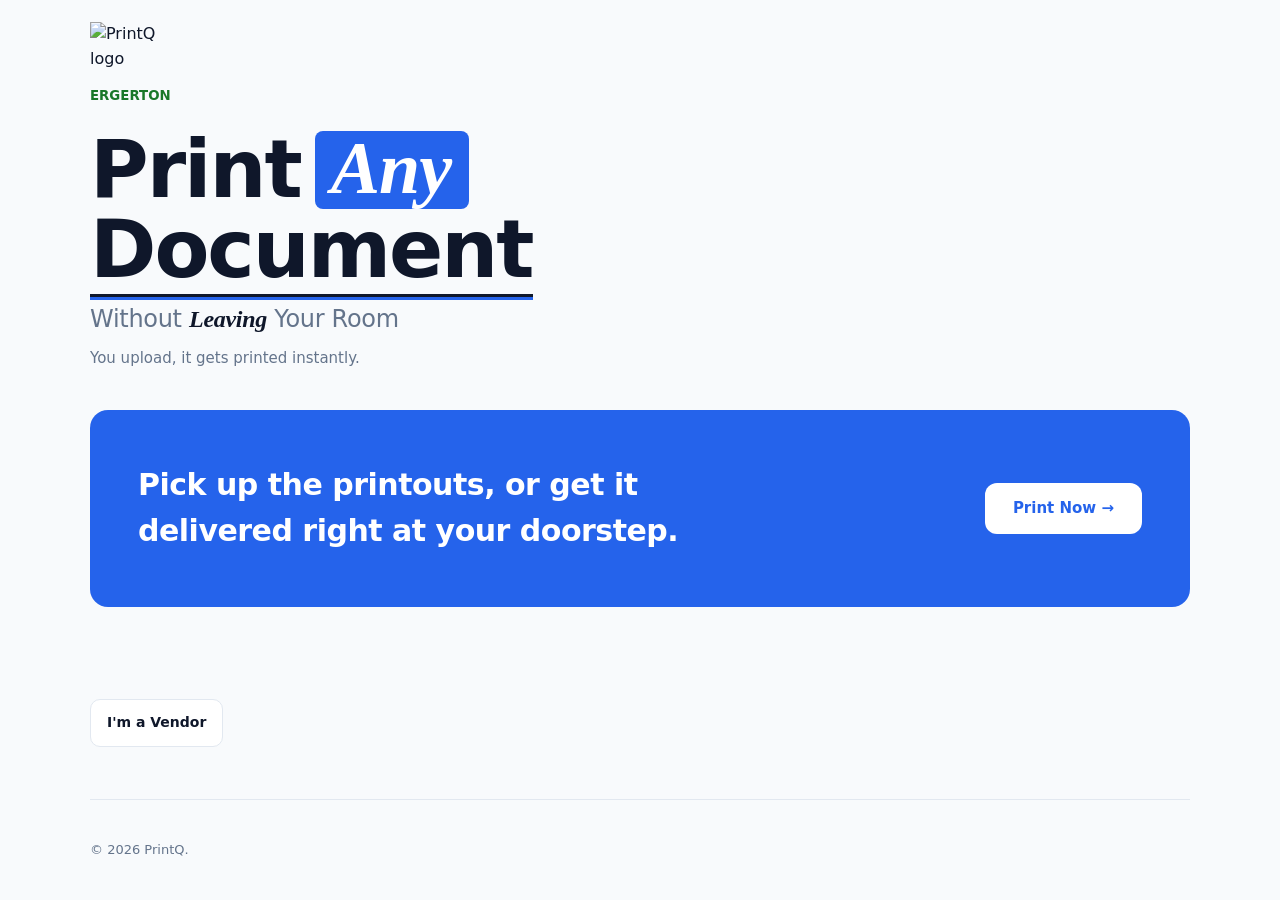
==== app/templates/index.html @ 27a20594 "Vendors available at customer dashboard" ====
<!doctype html>
<html lang="en">
<head>
  <meta charset="utf-8">
  <meta name="viewport" content="width=device-width, initial-scale=1">
  <link rel="icon" type="image/x-icon" href="/static/images/favicon.ico">
  <title>PrintQ</title>

  <style>
    :root {
      --bg: #f8fafc;
      --panel: #ffffff;
      --text: #0f172a;
      --muted: #64748b;
      --border: #e2e8f0;
      --accent: #2563eb;
      --accent-hover: #1d4ed8;
    }

    * {
      box-sizing: border-box;
      margin: 0;
      padding: 0;
    }

    body {
      font-family: Inter, ui-sans-serif, system-ui, -apple-system, "Segoe UI", Roboto, Arial;
      background: var(--bg);
      color: var(--text);
      line-height: 1.55;
      min-height: 100vh;
      display: flex;
      flex-direction: column;
    }

    .container {
      width: min(1100px, 92%);
      margin: 0 auto;
      flex: 1;
      display: flex;
      flex-direction: column;
    }

    nav {
      display: flex;
      justify-content: space-between;
      align-items: center;
      padding: 22px 0;
    }

    .logo img {
      max-width: 100px;
    }

    @import url('https://fonts.googleapis.com/css2?family=Playfair+Display:ital,wght@1,700&display=swap');

    .hero {
      padding: 34px 0 40px;
    }

    .hero p {
      margin-top: 16px;
      font-weight: 400;
      color: var(--muted);
      font-size: 15px;
    }

    .hero-heading {
      line-height: 1.0;
      letter-spacing: -2px;
    }

    .hero-heading .line {
      display: block;
    }

    .hero-heading .line-1 {
      font-size: clamp(52px, 7.5vw, 80px);
      font-weight: 800;
      color: var(--text);
      display: flex;
      align-items: center;
      gap: 14px;
    }

    .hero-heading .word-any {
      font-family: 'Playfair Display', Georgia, serif;
      font-style: italic;
      font-weight: 700;
      font-size: clamp(48px, 7vw, 74px);
      letter-spacing: -1px;
      background: var(--accent);
      color: white;
      padding: 0 18px 4px 16px;
      border-radius: 8px;
      display: inline-block;
    }

    .hero-heading .line-2 {
      font-size: clamp(52px, 7.5vw, 80px);
      font-weight: 800;
      color: var(--text);
      display: inline-block;
      border-bottom: 3px solid var(--text);
      padding-bottom: 4px;
      box-shadow: 0 3px 0 var(--accent);
    }

    .hero-heading .line-3 {
      font-size: clamp(18px, 2.8vw, 24px);
      font-weight: 400;
      color: var(--muted);
      margin-top: 10px;
      letter-spacing: -0.3px;
    }

    .hero-heading .word-leaving {
      font-family: 'Playfair Display', Georgia, serif;
      font-style: italic;
      font-weight: 700;
      color: var(--text);
    }

    @keyframes fade-up {
      from { opacity: 0; transform: translateY(28px); }
      to   { opacity: 1; transform: translateY(0); }
    }

    @keyframes fade-in {
      from { opacity: 0; }
      to   { opacity: 1; }
    }

    @keyframes pill-in {
      from { opacity: 0; transform: translateY(24px) scale(0.9); }
      to   { opacity: 1; transform: translateY(0) scale(1); }
    }

    .hero-heading .line-1 {
      animation: fade-up 0.75s cubic-bezier(0.22, 1, 0.36, 1) 0.05s both;
    }

    .hero-heading .word-any {
      display: inline-block;
      animation: pill-in 0.75s cubic-bezier(0.22, 1, 0.36, 1) 0.2s both;
    }

    .hero-heading .line-2 {
      animation: fade-up 0.75s cubic-bezier(0.22, 1, 0.36, 1) 0.25s both;
    }

    .hero-heading .line-3 {
      animation: fade-up 0.75s cubic-bezier(0.22, 1, 0.36, 1) 0.38s both;
    }

    .hero p {
      animation: fade-in 0.6s ease 0.55s both;
    }

    .cta {
      margin-top: 28px;
      display: flex;
      gap: 14px;
      text-decoration: none;
    }

    .button {
      padding: 12px 16px;
      border-radius: 10px;
      font-weight: 600;
      font-size: 14px;
      border: 1px solid var(--border);
      background: var(--panel);
      color: var(--text);
      text-decoration: none;
      display: inline-block;
      transition: border-color 0.15s ease;
    }

    .button:hover {
      border-color: #cbd5e1;
    }

    .button.primary {
      background: var(--accent);
      color: white;
      border: none;
      transition: background 0.15s ease;
    }

    .button.primary:hover {
      background: var(--accent-hover);
    }

    .section {
      padding: 20px 0;
      border-top: 1px solid var(--border);
    }

    .section h2 {
      font-size: 22px;
      margin-bottom: 14px;
    }

    .section p {
      color: var(--muted);
      max-width: 75ch;
    }

    @keyframes drop-in {
      from {
        opacity: 0;
        transform: translateY(-18px);
      }
      to {
        opacity: 1;
        transform: translateY(0);
      }
    }

    .cta-band {
      background: var(--accent);
      color: white;
      border-radius: 18px;
      padding: 52px 48px;
      display: flex;
      align-items: center;
      justify-content: space-between;
      gap: 24px;
      margin-bottom: 64px;
      animation: drop-in 0.55s cubic-bezier(0.22, 1, 0.36, 1) both;
    }

    .cta-band h2 {
      font-size: 30px;
      font-weight: 800;
      letter-spacing: -0.5px;
      max-width: 28ch;
    }

    .cta-band .btn.white {
      background: white;
      color: var(--accent);
      border: none;
      padding: 14px 28px;
      font-size: 15px;
      font-weight: 600;
      flex-shrink: 0;
      text-decoration: none;
      border-radius: 12px;
      transition: opacity 0.15s ease;
    }

    .cta-band .btn.white:hover {
      opacity: 0.92;
    }

    .footer {
      padding: 40px 0;
      color: var(--muted);
      font-size: 13px;
      border-top: 1px solid var(--border);
      margin-top: auto;
    }

    .logo {
        display: flex;
        align-items: flex-start;
        gap: 0px;
      }

      sup {
        line-height: 0;
        font-weight: 900;
        letter-spacing: 0px;
        color: #197729;
        margin-top: 2px;
      }

    @media (max-width: 768px) {
      .cta-band {
        flex-direction: column;
        align-items: flex-start;
        padding: 32px 24px;
      }

      .cta-band .btn.white {
        text-align: center;
      }

      .cta-band h2 {
        max-width: 100%;
      }
    }
  </style>
</head>

<body>
  <div class="container">

    <nav>
      <div class="logo">
        <img src="/static/images/logo.png" alt="PrintQ logo">
    </div>
    </nav>
    <sup>ERGERTON</sup>

    <section class="hero">
      <h1 class="hero-heading">
        <span class="line line-1">Print <span class="word-any">Any</span></span>
        <span class="line line-2">Document</span>
        <span class="line line-3">Without <span class="word-leaving">Leaving</span> Your Room</span>
      </h1>
      <p>You upload, it gets printed instantly.</p>
    </section>

    <div class="cta-band">
      <h2>Pick up the printouts, or get it delivered right at your doorstep.</h2>
      <a class="btn white" href="/dashboard">Print Now →</a>
    </div>

    <div class="cta">
      <a class="button" href="/vendor-signup">I'm a Vendor</a>
    </div>

    <footer class="footer">
      © 2026 PrintQ. 
    </footer>

  </div>
</body>
</html>
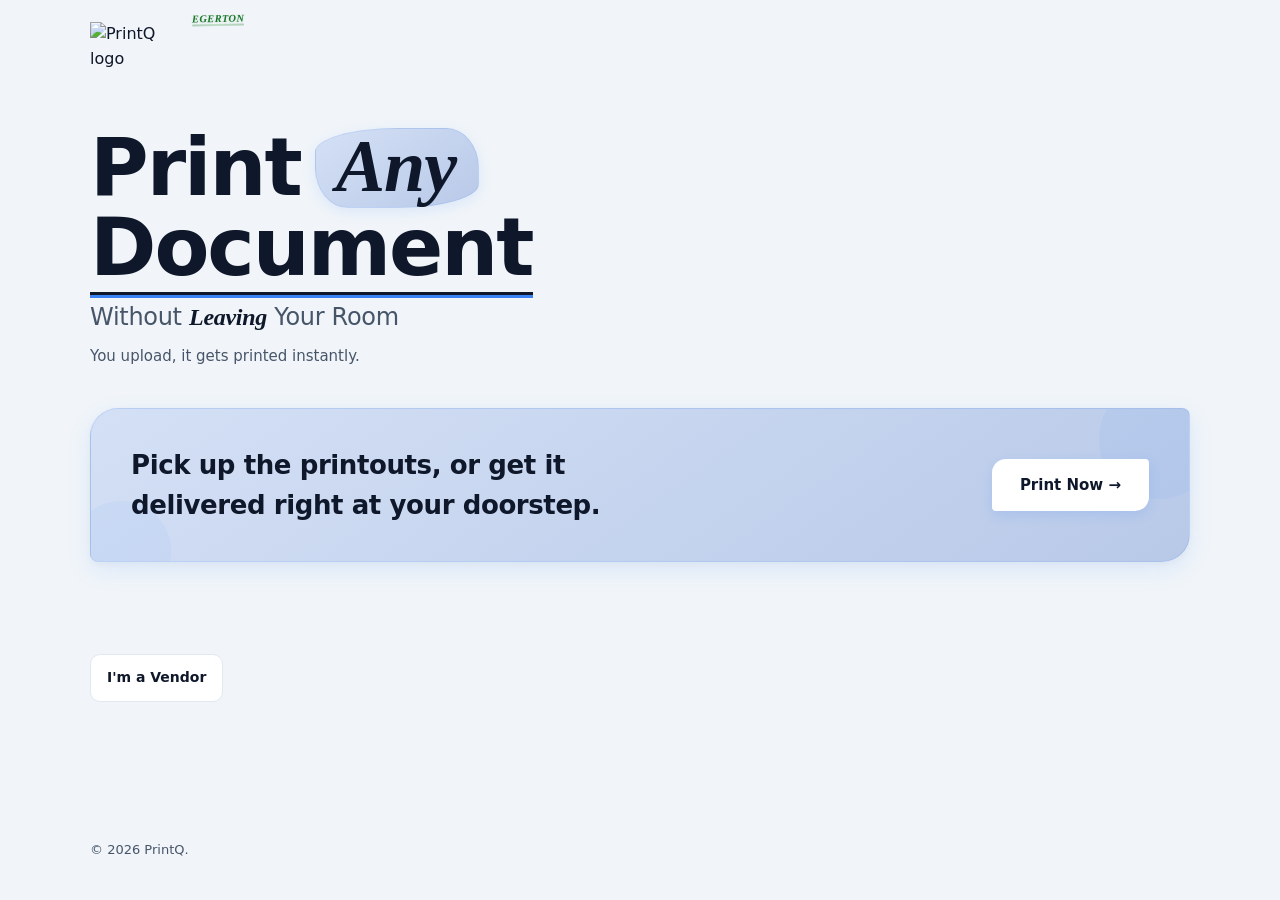
==== commit 274be7eb: "Update index: material design" ====
--- a/app/templates/index.html
+++ b/app/templates/index.html
@@ -8,13 +8,14 @@
 
   <style>
     :root {
-      --bg: #f8fafc;
+      --bg: #f1f5f9;
       --panel: #ffffff;
       --text: #0f172a;
-      --muted: #64748b;
+      --muted: #475569;
       --border: #e2e8f0;
-      --accent: #2563eb;
-      --accent-hover: #1d4ed8;
+      --accent: #3b82f6;
+      --accent-hover: #2563eb;
+      --accent-light: #dbeafe;
     }
 
     * {
@@ -48,8 +49,45 @@
       padding: 22px 0;
     }
 
+    .logo {
+      display: flex;
+      align-items: flex-start;
+      gap: 0px;
+      position: relative;
+    }
+
     .logo img {
       max-width: 100px;
+      display: block;
+    }
+
+    .logo-sup {
+      font-family: 'Playfair Display', Georgia, serif;
+      font-style: italic;
+      font-weight: 700;
+      font-size: 0.65rem;
+      letter-spacing: 0.04em;
+      color: #197729;
+      line-height: 1;
+      margin-left: 2px;
+      margin-top: -8px;
+      vertical-align: super;
+      display: inline-block;
+      position: relative;
+      text-shadow: 0 1px 3px rgba(25, 119, 41, 0.12);
+      transform: rotate(-1deg);
+    }
+
+    .logo-sup::after {
+      content: '';
+      position: absolute;
+      bottom: -2px;
+      left: 0;
+      width: 100%;
+      height: 2px;
+      background: linear-gradient(90deg, #197729, #4caf50, #197729);
+      border-radius: 2px;
+      opacity: 0.3;
     }
 
     @import url('https://fonts.googleapis.com/css2?family=Playfair+Display:ital,wght@1,700&display=swap');
@@ -89,11 +127,14 @@
       font-weight: 700;
       font-size: clamp(48px, 7vw, 74px);
       letter-spacing: -1px;
-      background: var(--accent);
-      color: white;
-      padding: 0 18px 4px 16px;
-      border-radius: 8px;
+      background: linear-gradient(145deg, #d4e0f5, #b8c9e8);
+      color: #0f172a;
+      padding: 0 22px 4px 20px;
+      border-radius: 50% 20% 50% 20% / 30% 50% 30% 50%;
       display: inline-block;
+      box-shadow: 0 4px 14px rgba(59, 130, 246, 0.12);
+      border: 1px solid rgba(59, 130, 246, 0.12);
+      position: relative;
     }
 
     .hero-heading .line-2 {
@@ -219,77 +260,107 @@
     }
 
     .cta-band {
-      background: var(--accent);
-      color: white;
-      border-radius: 18px;
-      padding: 52px 48px;
+      background: linear-gradient(145deg, #d4e0f5, #b8c9e8);
+      color: #0f172a;
+      border-radius: 28px 8px 28px 8px;
+      padding: 36px 40px;
       display: flex;
       align-items: center;
       justify-content: space-between;
       gap: 24px;
       margin-bottom: 64px;
       animation: drop-in 0.55s cubic-bezier(0.22, 1, 0.36, 1) both;
+      box-shadow: 0 8px 24px rgba(59, 130, 246, 0.12), 0 2px 6px rgba(0,0,0,0.03);
+      border: 1px solid rgba(59, 130, 246, 0.15);
+      position: relative;
+      overflow: hidden;
+    }
+
+    .cta-band::before {
+      content: '';
+      position: absolute;
+      top: -30px;
+      right: -30px;
+      width: 120px;
+      height: 120px;
+      background: rgba(59, 130, 246, 0.06);
+      border-radius: 50%;
+      pointer-events: none;
+    }
+
+    .cta-band::after {
+      content: '';
+      position: absolute;
+      bottom: -40px;
+      left: -20px;
+      width: 100px;
+      height: 100px;
+      background: rgba(59, 130, 246, 0.05);
+      border-radius: 50%;
+      pointer-events: none;
     }
 
     .cta-band h2 {
-      font-size: 30px;
-      font-weight: 800;
-      letter-spacing: -0.5px;
+      font-size: 26px;
+      font-weight: 700;
+      letter-spacing: -0.4px;
       max-width: 28ch;
+      position: relative;
+      z-index: 1;
+      color: #0f172a;
     }
 
     .cta-band .btn.white {
-      background: white;
-      color: var(--accent);
+      background: #ffffff;
+      color: #0f172a;
       border: none;
       padding: 14px 28px;
       font-size: 15px;
       font-weight: 600;
       flex-shrink: 0;
       text-decoration: none;
-      border-radius: 12px;
-      transition: opacity 0.15s ease;
+      border-radius: 14px 4px 14px 4px;
+      box-shadow: 0 4px 12px rgba(59, 130, 246, 0.15);
+      position: relative;
+      z-index: 1;
     }
 
     .cta-band .btn.white:hover {
-      opacity: 0.92;
+      box-shadow: 0 8px 20px rgba(59, 130, 246, 0.22);
+      background: #f8faff;
     }
 
     .footer {
       padding: 40px 0;
       color: var(--muted);
       font-size: 13px;
-      border-top: 1px solid var(--border);
       margin-top: auto;
     }
 
-    .logo {
-        display: flex;
-        align-items: flex-start;
-        gap: 0px;
-      }
-
-      sup {
-        line-height: 0;
-        font-weight: 900;
-        letter-spacing: 0px;
-        color: #197729;
-        margin-top: 2px;
-      }
+    .standalone-sup {
+      display: none;
+    }
 
     @media (max-width: 768px) {
       .cta-band {
         flex-direction: column;
         align-items: flex-start;
-        padding: 32px 24px;
+        padding: 28px 24px;
+        border-radius: 20px 6px 20px 6px;
       }
 
       .cta-band .btn.white {
         text-align: center;
+        width: 100%;
       }
 
       .cta-band h2 {
         max-width: 100%;
+        font-size: 22px;
+      }
+
+      .hero-heading .word-any {
+        border-radius: 30px 10px 30px 10px;
       }
     }
   </style>
@@ -301,9 +372,11 @@
     <nav>
       <div class="logo">
         <img src="/static/images/logo.png" alt="PrintQ logo">
-    </div>
+        <span class="logo-sup">EGERTON</span>
+      </div>
     </nav>
-    <sup>ERGERTON</sup>
+
+    <sup class="standalone-sup">ERGERTON</sup>
 
     <section class="hero">
       <h1 class="hero-heading">
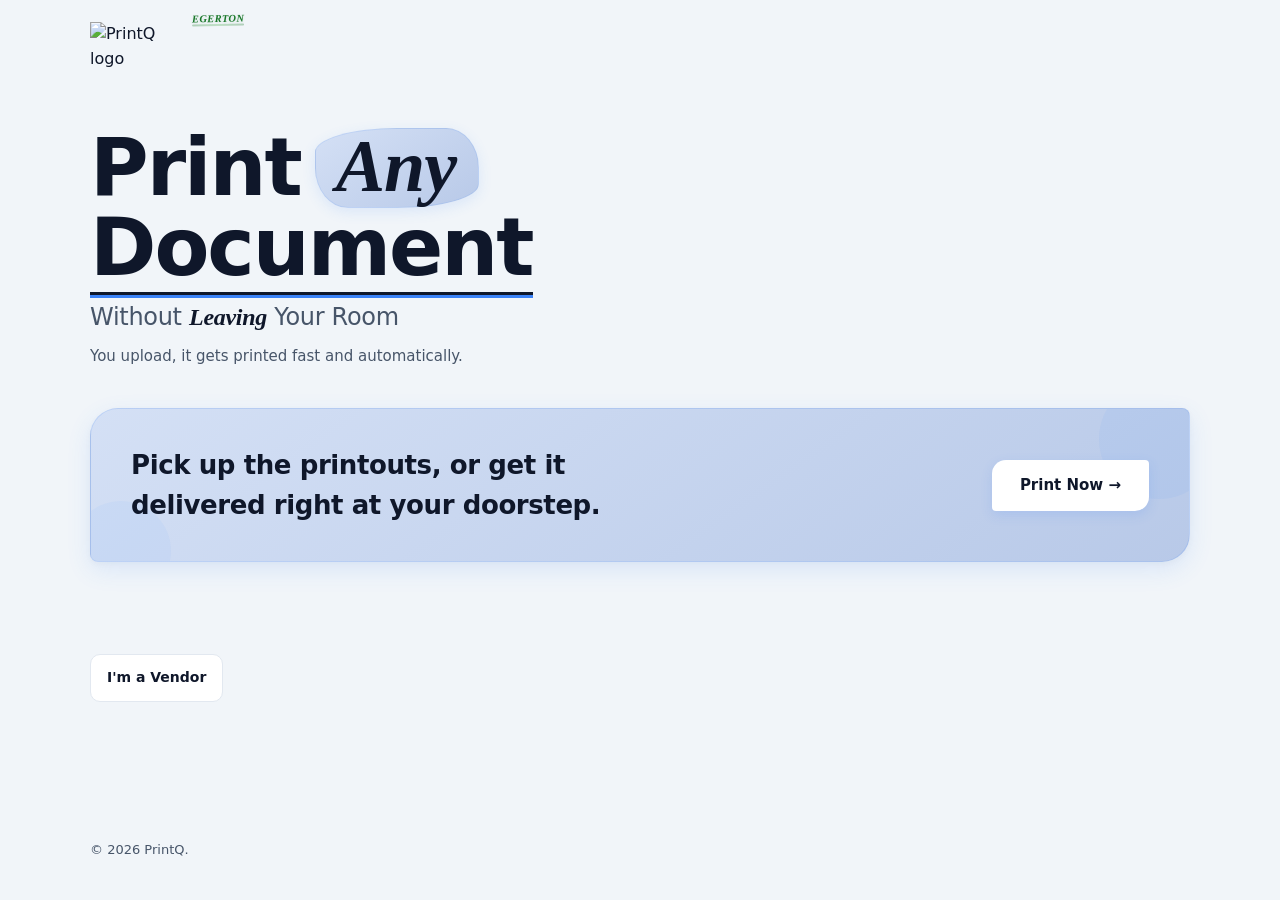
==== commit 9ca20d6b: "Add vendor to session" ====
--- a/app/templates/index.html
+++ b/app/templates/index.html
@@ -138,7 +138,7 @@
     }
 
     .hero-heading .line-2 {
-      font-size: clamp(52px, 7.5vw, 80px);
+      font-size: clamp(42px, 7.5vw, 80px);
       font-weight: 800;
       color: var(--text);
       display: inline-block;
@@ -384,7 +384,7 @@
         <span class="line line-2">Document</span>
         <span class="line line-3">Without <span class="word-leaving">Leaving</span> Your Room</span>
       </h1>
-      <p>You upload, it gets printed instantly.</p>
+      <p>You upload, it gets printed fast and automatically.</p>
     </section>
 
     <div class="cta-band">
@@ -393,7 +393,7 @@
     </div>
 
     <div class="cta">
-      <a class="button" href="/vendor-signup">I'm a Vendor</a>
+      <a class="button" href="/vendor/login">I'm a Vendor</a>
     </div>
 
     <footer class="footer">
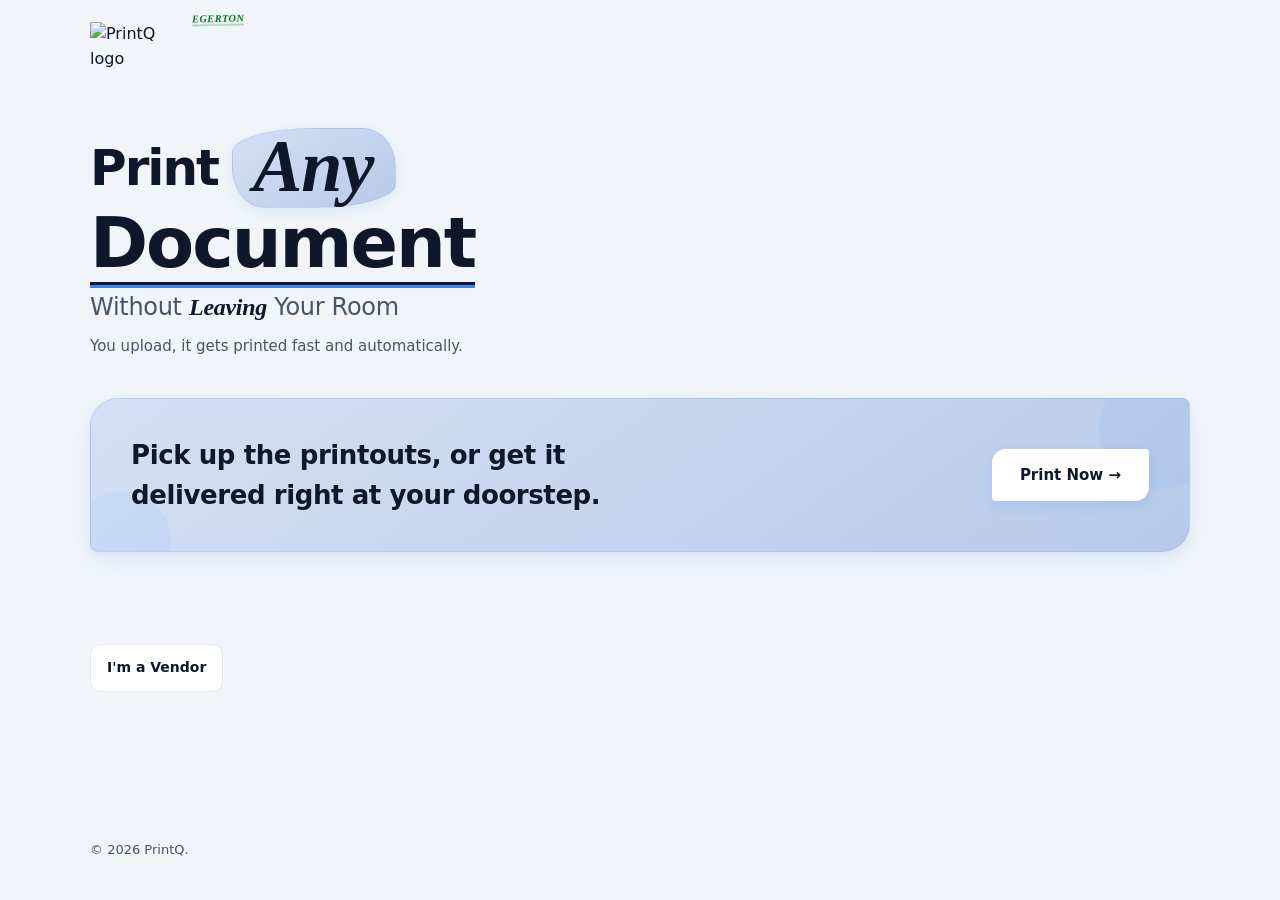
==== commit af4076a0: "Settings updated: Templates remember previous settings" ====
--- a/app/templates/index.html
+++ b/app/templates/index.html
@@ -113,7 +113,7 @@
     }
 
     .hero-heading .line-1 {
-      font-size: clamp(52px, 7.5vw, 80px);
+      font-size: clamp(32px, 5.5vw, 50px);
       font-weight: 800;
       color: var(--text);
       display: flex;
@@ -138,7 +138,7 @@
     }
 
     .hero-heading .line-2 {
-      font-size: clamp(42px, 7.5vw, 80px);
+      font-size: clamp(32px, 6.5vw, 70px);
       font-weight: 800;
       color: var(--text);
       display: inline-block;
@@ -393,7 +393,7 @@
     </div>
 
     <div class="cta">
-      <a class="button" href="/vendor/login">I'm a Vendor</a>
+      <a class="button" href="/vendor">I'm a Vendor</a>
     </div>
 
     <footer class="footer">
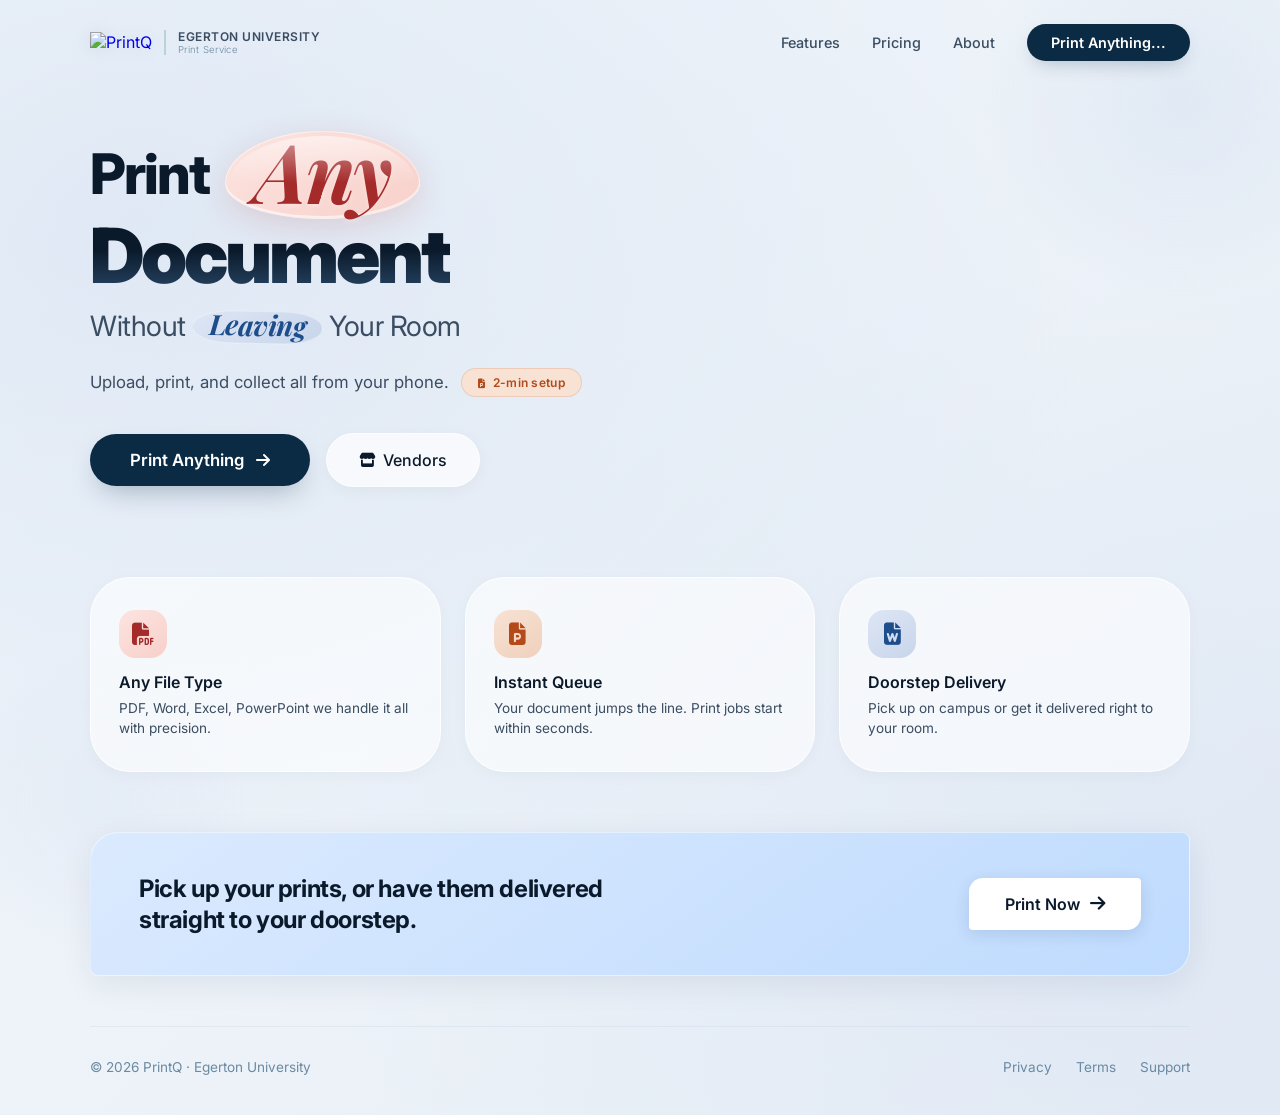
==== commit cce31aa3: "Major UI Redesign" ====
--- a/app/templates/index.html
+++ b/app/templates/index.html
@@ -4,34 +4,29 @@
   <meta charset="utf-8">
   <meta name="viewport" content="width=device-width, initial-scale=1">
   <link rel="icon" type="image/x-icon" href="/static/images/favicon.ico">
-  <title>PrintQ</title>
-
+  <title>PrintQ · Egerton University</title>
+  <link rel="preconnect" href="https://fonts.googleapis.com">
+  <link rel="preconnect" href="https://fonts.gstatic.com" crossorigin>
+  <link href="https://fonts.googleapis.com/css2?family=Playfair+Display:ital,wght@1,700&family=Inter:wght@400;500;600;700;800;900&display=swap" rel="stylesheet">
+  <link rel="stylesheet" href="https://cdnjs.cloudflare.com/ajax/libs/font-awesome/6.4.0/css/all.min.css">
   <style>
-    :root {
-      --bg: #f1f5f9;
-      --panel: #ffffff;
-      --text: #0f172a;
-      --muted: #475569;
-      --border: #e2e8f0;
-      --accent: #3b82f6;
-      --accent-hover: #2563eb;
-      --accent-light: #dbeafe;
-    }
-
     * {
-      box-sizing: border-box;
       margin: 0;
       padding: 0;
+      box-sizing: border-box;
     }
 
     body {
-      font-family: Inter, ui-sans-serif, system-ui, -apple-system, "Segoe UI", Roboto, Arial;
-      background: var(--bg);
-      color: var(--text);
-      line-height: 1.55;
+      font-family: 'Inter', -apple-system, BlinkMacSystemFont, 'Segoe UI', Roboto, sans-serif;
+      background: #f0f4fa;
       min-height: 100vh;
       display: flex;
       flex-direction: column;
+      color: #0b1a2b;
+      background-image: 
+        radial-gradient(ellipse at 10% 20%, rgba(180, 200, 230, 0.3) 0%, transparent 60%),
+        radial-gradient(ellipse at 90% 80%, rgba(200, 215, 240, 0.25) 0%, transparent 50%),
+        linear-gradient(135deg, #f4f8fc 0%, #e6edf5 100%);
     }
 
     .container {
@@ -40,305 +35,492 @@
       flex: 1;
       display: flex;
       flex-direction: column;
+      position: relative;
     }
 
     nav {
       display: flex;
       justify-content: space-between;
       align-items: center;
-      padding: 22px 0;
+      padding: 24px 0 20px;
+      position: relative;
+      z-index: 2;
     }
 
     .logo {
       display: flex;
-      align-items: flex-start;
-      gap: 0px;
-      position: relative;
+      align-items: center;
+      gap: 12px;
+      text-decoration: none;
     }
 
     .logo img {
       max-width: 100px;
       display: block;
-    }
-
-    .logo-sup {
+      filter: drop-shadow(0 2px 8px rgba(11, 43, 68, 0.08));
+    }
+
+    .logo-text {
+      font-size: 0.75rem;
+      font-weight: 600;
+      letter-spacing: 0.5px;
+      color: #3b4d62;
+      padding-left: 12px;
+      border-left: 2px solid rgba(29, 111, 75, 0.2);
+      line-height: 1.2;
+    }
+
+    .logo-text span {
+      display: block;
+      font-weight: 300;
+      font-size: 0.6rem;
+      color: #6b8aa3;
+      letter-spacing: 0.3px;
+    }
+
+    .nav-links {
+      display: flex;
+      gap: 32px;
+      align-items: center;
+    }
+
+    .nav-links a {
+      text-decoration: none;
+      color: #3b4d62;
+      font-size: 0.9rem;
+      font-weight: 500;
+      transition: color 0.2s ease;
+      position: relative;
+    }
+
+    .nav-links a:hover {
+      color: #0b2b44;
+    }
+
+    .nav-links a::after {
+      content: '';
+      position: absolute;
+      bottom: -4px;
+      left: 0;
+      width: 0;
+      height: 2px;
+      background: #0b2b44;
+      transition: width 0.25s ease;
+    }
+
+    .nav-links a:hover::after {
+      width: 100%;
+    }
+
+    .nav-cta {
+      background: #0b2b44;
+      color: white !important;
+      padding: 10px 24px;
+      border-radius: 40px;
+      font-weight: 600 !important;
+      box-shadow: 0 8px 20px -8px rgba(11, 43, 68, 0.3);
+    }
+
+    .nav-cta:hover {
+      background: #123a5a !important;
+      box-shadow: 0 12px 28px -8px rgba(11, 43, 68, 0.35);
+    }
+
+    .nav-cta::after {
+      display: none !important;
+    }
+
+    .hero {
+      padding: 50px 0 30px;
+      position: relative;
+      z-index: 1;
+    }
+
+    .hero-heading {
+      line-height: 0.95;
+      letter-spacing: -2px;
+    }
+
+    .hero-heading .line {
+      display: block;
+    }
+
+    @keyframes fadeUp {
+      from { opacity: 0; transform: translateY(40px); }
+      to { opacity: 1; transform: translateY(0); }
+    }
+
+    @keyframes fadeIn {
+      from { opacity: 0; }
+      to { opacity: 1; }
+    }
+
+    @keyframes pillPop {
+      0% { opacity: 0; transform: scale(0.85) translateY(30px); }
+      60% { transform: scale(1.05) translateY(-4px); }
+      100% { opacity: 1; transform: scale(1) translateY(0); }
+    }
+
+    .hero-heading .line-1 {
+      font-size: clamp(38px, 6vw, 56px);
+      font-weight: 800;
+      color: #0b1a2b;
+      display: flex;
+      align-items: center;
+      gap: 16px;
+      flex-wrap: wrap;
+      animation: fadeUp 0.8s cubic-bezier(0.22, 1, 0.36, 1) 0.05s both;
+    }
+
+    .word-any {
       font-family: 'Playfair Display', Georgia, serif;
       font-style: italic;
       font-weight: 700;
-      font-size: 0.65rem;
-      letter-spacing: 0.04em;
-      color: #197729;
-      line-height: 1;
-      margin-left: 2px;
-      margin-top: -8px;
-      vertical-align: super;
-      display: inline-block;
-      position: relative;
-      text-shadow: 0 1px 3px rgba(25, 119, 41, 0.12);
+      font-size: clamp(56px, 8vw, 82px);
+      letter-spacing: -2px;
+      display: inline-flex;
+      align-items: center;
+      justify-content: center;
+      background: linear-gradient(145deg, #fce4e0, #f8d0ca);
+      color: #a52a2a;
+      padding: 0 28px 8px 28px;
+      border-radius: 50% 50% 50% 50% / 60% 60% 40% 40%;
+      box-shadow: 0 8px 32px rgba(165, 42, 42, 0.15), inset 0 -2px 0 rgba(255,255,255,0.6);
+      border: 1px solid rgba(255,255,255,0.5);
+      position: relative;
       transform: rotate(-1deg);
-    }
-
-    .logo-sup::after {
+      min-width: 1.2em;
+      text-shadow: 0 2px 4px rgba(255,255,255,0.3);
+      animation: pillPop 0.8s cubic-bezier(0.34, 1.56, 0.64, 1) 0.2s both;
+    }
+
+    .word-any::before {
       content: '';
       position: absolute;
-      bottom: -2px;
-      left: 0;
-      width: 100%;
-      height: 2px;
-      background: linear-gradient(90deg, #197729, #4caf50, #197729);
-      border-radius: 2px;
-      opacity: 0.3;
-    }
-
-    @import url('https://fonts.googleapis.com/css2?family=Playfair+Display:ital,wght@1,700&display=swap');
-
-    .hero {
-      padding: 34px 0 40px;
-    }
-
-    .hero p {
-      margin-top: 16px;
+      inset: 4px;
+      border-radius: 50% 50% 50% 50% / 60% 60% 40% 40%;
+      background: linear-gradient(180deg, rgba(255,255,255,0.5) 0%, transparent 60%);
+      pointer-events: none;
+    }
+
+    .hero-heading .line-2 {
+      font-size: clamp(38px, 7vw, 76px);
+      font-weight: 900;
+      color: #0b1a2b;
+      display: inline-block;
+      padding-bottom: 6px;
+      background: linear-gradient(180deg, #0b1a2b 40%, #2a4a6a);
+      -webkit-background-clip: text;
+      -webkit-text-fill-color: transparent;
+      background-clip: text;
+      letter-spacing: -3px;
+      animation: fadeUp 0.8s cubic-bezier(0.22, 1, 0.36, 1) 0.25s both;
+    }
+
+    .hero-heading .line-3 {
+      font-size: clamp(20px, 3vw, 28px);
       font-weight: 400;
-      color: var(--muted);
-      font-size: 15px;
-    }
-
-    .hero-heading {
-      line-height: 1.0;
-      letter-spacing: -2px;
-    }
-
-    .hero-heading .line {
-      display: block;
-    }
-
-    .hero-heading .line-1 {
-      font-size: clamp(32px, 5.5vw, 50px);
-      font-weight: 800;
-      color: var(--text);
-      display: flex;
-      align-items: center;
-      gap: 14px;
-    }
-
-    .hero-heading .word-any {
+      color: #3b4d62;
+      margin-top: 14px;
+      letter-spacing: -0.5px;
+      animation: fadeUp 0.8s cubic-bezier(0.22, 1, 0.36, 1) 0.38s both;
+    }
+
+    .word-leaving {
       font-family: 'Playfair Display', Georgia, serif;
       font-style: italic;
       font-weight: 700;
-      font-size: clamp(48px, 7vw, 74px);
-      letter-spacing: -1px;
-      background: linear-gradient(145deg, #d4e0f5, #b8c9e8);
-      color: #0f172a;
-      padding: 0 22px 4px 20px;
-      border-radius: 50% 20% 50% 20% / 30% 50% 30% 50%;
+      color: #1e4d8c;
+      background: linear-gradient(145deg, #dde6f5, #c8d5ea);
+      padding: 0 16px 4px 16px;
+      border-radius: 30% 30% 30% 30% / 50% 50% 50% 50%;
       display: inline-block;
-      box-shadow: 0 4px 14px rgba(59, 130, 246, 0.12);
-      border: 1px solid rgba(59, 130, 246, 0.12);
-      position: relative;
-    }
-
-    .hero-heading .line-2 {
-      font-size: clamp(32px, 6.5vw, 70px);
-      font-weight: 800;
-      color: var(--text);
-      display: inline-block;
-      border-bottom: 3px solid var(--text);
-      padding-bottom: 4px;
-      box-shadow: 0 3px 0 var(--accent);
-    }
-
-    .hero-heading .line-3 {
-      font-size: clamp(18px, 2.8vw, 24px);
+      transform: rotate(1deg);
+      border: 1px solid rgba(255,255,255,0.4);
+    }
+
+    .hero-sub {
+      margin-top: 24px;
+      font-size: 1.05rem;
+      color: #3b4d62;
+      max-width: 540px;
+      line-height: 1.6;
       font-weight: 400;
-      color: var(--muted);
-      margin-top: 10px;
-      letter-spacing: -0.3px;
-    }
-
-    .hero-heading .word-leaving {
-      font-family: 'Playfair Display', Georgia, serif;
-      font-style: italic;
-      font-weight: 700;
-      color: var(--text);
-    }
-
-    @keyframes fade-up {
-      from { opacity: 0; transform: translateY(28px); }
-      to   { opacity: 1; transform: translateY(0); }
-    }
-
-    @keyframes fade-in {
-      from { opacity: 0; }
-      to   { opacity: 1; }
-    }
-
-    @keyframes pill-in {
-      from { opacity: 0; transform: translateY(24px) scale(0.9); }
-      to   { opacity: 1; transform: translateY(0) scale(1); }
-    }
-
-    .hero-heading .line-1 {
-      animation: fade-up 0.75s cubic-bezier(0.22, 1, 0.36, 1) 0.05s both;
-    }
-
-    .hero-heading .word-any {
-      display: inline-block;
-      animation: pill-in 0.75s cubic-bezier(0.22, 1, 0.36, 1) 0.2s both;
-    }
-
-    .hero-heading .line-2 {
-      animation: fade-up 0.75s cubic-bezier(0.22, 1, 0.36, 1) 0.25s both;
-    }
-
-    .hero-heading .line-3 {
-      animation: fade-up 0.75s cubic-bezier(0.22, 1, 0.36, 1) 0.38s both;
-    }
-
-    .hero p {
-      animation: fade-in 0.6s ease 0.55s both;
-    }
-
-    .cta {
-      margin-top: 28px;
-      display: flex;
-      gap: 14px;
-      text-decoration: none;
-    }
-
-    .button {
-      padding: 12px 16px;
-      border-radius: 10px;
+      display: flex;
+      align-items: center;
+      gap: 12px;
+      animation: fadeIn 0.6s ease 0.55s both;
+    }
+
+    .hero-sub .badge {
+      padding: 4px 16px;
+      border-radius: 40px;
+      font-size: 0.75rem;
       font-weight: 600;
-      font-size: 14px;
-      border: 1px solid var(--border);
-      background: var(--panel);
-      color: var(--text);
-      text-decoration: none;
-      display: inline-block;
-      transition: border-color 0.15s ease;
-    }
-
-    .button:hover {
-      border-color: #cbd5e1;
-    }
-
-    .button.primary {
-      background: var(--accent);
+      letter-spacing: 0.3px;
+      white-space: nowrap;
+      background: #f7e2d4;
+      color: #b44a1a;
+      border: 1px solid rgba(180, 74, 26, 0.15);
+    }
+
+    .hero-sub .badge i {
+      margin-right: 4px;
+      font-size: 0.6rem;
+    }
+
+    .hero-actions {
+      margin-top: 36px;
+      display: flex;
+      gap: 16px;
+      align-items: center;
+      flex-wrap: wrap;
+      animation: fadeIn 0.6s ease 0.65s both;
+    }
+
+    .btn-primary {
+      background: #0b2b44;
       color: white;
       border: none;
-      transition: background 0.15s ease;
-    }
-
-    .button.primary:hover {
-      background: var(--accent-hover);
-    }
-
-    .section {
-      padding: 20px 0;
-      border-top: 1px solid var(--border);
-    }
-
-    .section h2 {
-      font-size: 22px;
+      padding: 16px 40px;
+      border-radius: 60px;
+      font-weight: 600;
+      font-size: 1.05rem;
+      cursor: default;
+      box-shadow: 0 12px 28px -10px rgba(11, 43, 68, 0.35);
+      display: inline-flex;
+      align-items: center;
+      gap: 12px;
+      text-decoration: none;
+    }
+
+    .btn-primary:hover {
+      background: #123a5a;
+      box-shadow: 0 16px 36px -10px rgba(11, 43, 68, 0.4);
+    }
+
+    .btn-secondary {
+      background: rgba(255,255,255,0.7);
+      backdrop-filter: blur(8px);
+      -webkit-backdrop-filter: blur(8px);
+      color: #0b1a2b;
+      border: 1px solid rgba(255,255,255,0.6);
+      padding: 16px 32px;
+      border-radius: 60px;
+      font-weight: 500;
+      font-size: 1rem;
+      cursor: default;
+      text-decoration: none;
+      display: inline-flex;
+      align-items: center;
+      gap: 8px;
+      box-shadow: 0 4px 16px rgba(0,0,0,0.04);
+    }
+
+    .btn-secondary:hover {
+      background: rgba(255,255,255,0.9);
+      border-color: rgba(11, 43, 68, 0.15);
+      box-shadow: 0 8px 24px rgba(0,0,0,0.06);
+    }
+
+    .features {
+      display: grid;
+      grid-template-columns: repeat(auto-fit, minmax(200px, 1fr));
+      gap: 24px;
+      margin: 60px 0 40px;
+      padding: 0;
+      animation: fadeIn 0.6s ease 0.7s both;
+    }
+
+    .feature-card {
+      background: rgba(255,255,255,0.6);
+      backdrop-filter: blur(8px);
+      -webkit-backdrop-filter: blur(8px);
+      border-radius: 40px;
+      padding: 32px 28px 32px;
+      border: 1px solid rgba(255,255,255,0.7);
+      box-shadow: 0 4px 16px rgba(0,0,0,0.03);
+      transition: all 0.25s ease;
+    }
+
+    .feature-card:hover {
+      background: rgba(255,255,255,0.8);
+      box-shadow: 0 12px 32px rgba(11, 43, 68, 0.08);
+      border-color: rgba(180, 200, 230, 0.3);
+    }
+
+    .feature-card:nth-child(1) .feature-icon {
+      background: linear-gradient(145deg, #fce4e0, #f8d0ca);
+      color: #a52a2a;
+    }
+
+    .feature-card:nth-child(2) .feature-icon {
+      background: linear-gradient(145deg, #f7e2d4, #f0d0bc);
+      color: #b44a1a;
+    }
+
+    .feature-card:nth-child(3) .feature-icon {
+      background: linear-gradient(145deg, #dde6f5, #c8d5ea);
+      color: #1e4d8c;
+    }
+
+    .feature-icon {
+      width: 48px;
+      height: 48px;
+      border-radius: 16px;
+      display: flex;
+      align-items: center;
+      justify-content: center;
+      font-size: 1.4rem;
       margin-bottom: 14px;
     }
 
-    .section p {
-      color: var(--muted);
-      max-width: 75ch;
-    }
-
-    @keyframes drop-in {
-      from {
-        opacity: 0;
-        transform: translateY(-18px);
-      }
-      to {
-        opacity: 1;
-        transform: translateY(0);
-      }
+    .feature-card h3 {
+      font-size: 1rem;
+      font-weight: 600;
+      color: #0b1a2b;
+      margin-bottom: 6px;
+    }
+
+    .feature-card p {
+      font-size: 0.85rem;
+      color: #3b4d62;
+      line-height: 1.5;
+      font-weight: 400;
     }
 
     .cta-band {
-      background: linear-gradient(145deg, #d4e0f5, #b8c9e8);
-      color: #0f172a;
+      background: linear-gradient(145deg, #dbeafe, #bfdbfe);
       border-radius: 28px 8px 28px 8px;
-      padding: 36px 40px;
+      padding: 40px 48px;
       display: flex;
       align-items: center;
       justify-content: space-between;
-      gap: 24px;
-      margin-bottom: 64px;
-      animation: drop-in 0.55s cubic-bezier(0.22, 1, 0.36, 1) both;
-      box-shadow: 0 8px 24px rgba(59, 130, 246, 0.12), 0 2px 6px rgba(0,0,0,0.03);
-      border: 1px solid rgba(59, 130, 246, 0.15);
+      gap: 32px;
+      margin: 20px 0 50px;
+      box-shadow: 0 8px 32px rgba(11, 43, 68, 0.08);
+      border: 1px solid rgba(255,255,255,0.5);
       position: relative;
       overflow: hidden;
+      animation: fadeIn 0.6s ease 0.8s both;
     }
 
     .cta-band::before {
       content: '';
       position: absolute;
-      top: -30px;
-      right: -30px;
-      width: 120px;
-      height: 120px;
-      background: rgba(59, 130, 246, 0.06);
-      border-radius: 50%;
-      pointer-events: none;
+      top: -20px;
+      right: 30px;
+      font-size: 120px;
+      opacity: 0.06;
+      transform: rotate(15deg);
     }
 
     .cta-band::after {
       content: '';
       position: absolute;
-      bottom: -40px;
-      left: -20px;
-      width: 100px;
-      height: 100px;
-      background: rgba(59, 130, 246, 0.05);
+      bottom: -30px;
+      left: 20px;
+      font-size: 80px;
+      opacity: 0.05;
+      transform: rotate(-10deg);
+    }
+
+    .cta-band h2 {
+      font-size: 1.5rem;
+      font-weight: 700;
+      letter-spacing: -0.4px;
+      color: #0b1a2b;
+      max-width: 32ch;
+      position: relative;
+      z-index: 1;
+      line-height: 1.3;
+    }
+
+    .cta-band .btn-white {
+      background: #ffffff;
+      color: #0b1a2b;
+      border: none;
+      padding: 16px 36px;
+      border-radius: 14px 4px 14px 4px;
+      font-size: 1rem;
+      font-weight: 600;
+      text-decoration: none;
+      box-shadow: 0 4px 16px rgba(11, 43, 68, 0.12);
+      position: relative;
+      z-index: 1;
+      white-space: nowrap;
+      display: inline-flex;
+      align-items: center;
+      gap: 10px;
+    }
+
+    .cta-band .btn-white:hover {
+      background: #f8faff;
+      box-shadow: 0 8px 28px rgba(11, 43, 68, 0.18);
+    }
+
+    .footer {
+      padding: 32px 0 40px;
+      color: #6b8aa3;
+      font-size: 0.85rem;
+      border-top: 1px solid rgba(195, 210, 225, 0.3);
+      display: flex;
+      justify-content: space-between;
+      align-items: center;
+      flex-wrap: wrap;
+      gap: 16px;
+      margin-top: auto;
+    }
+
+    .footer-links {
+      display: flex;
+      gap: 24px;
+    }
+
+    .footer-links a {
+      color: #6b8aa3;
+      text-decoration: none;
+      transition: color 0.2s ease;
+    }
+
+    .footer-links a:hover {
+      color: #0b2b44;
+    }
+
+    .floating-blob {
+      position: fixed;
       border-radius: 50%;
       pointer-events: none;
-    }
-
-    .cta-band h2 {
-      font-size: 26px;
-      font-weight: 700;
-      letter-spacing: -0.4px;
-      max-width: 28ch;
-      position: relative;
-      z-index: 1;
-      color: #0f172a;
-    }
-
-    .cta-band .btn.white {
-      background: #ffffff;
-      color: #0f172a;
-      border: none;
-      padding: 14px 28px;
-      font-size: 15px;
-      font-weight: 600;
-      flex-shrink: 0;
-      text-decoration: none;
-      border-radius: 14px 4px 14px 4px;
-      box-shadow: 0 4px 12px rgba(59, 130, 246, 0.15);
-      position: relative;
-      z-index: 1;
-    }
-
-    .cta-band .btn.white:hover {
-      box-shadow: 0 8px 20px rgba(59, 130, 246, 0.22);
-      background: #f8faff;
-    }
-
-    .footer {
-      padding: 40px 0;
-      color: var(--muted);
-      font-size: 13px;
-      margin-top: auto;
-    }
-
-    .standalone-sup {
-      display: none;
+      z-index: 0;
+    }
+
+    .blob-1 {
+      width: 400px;
+      height: 400px;
+      background: radial-gradient(circle, rgba(180, 200, 230, 0.2), transparent 70%);
+      top: -100px;
+      right: -100px;
+    }
+
+    .blob-2 {
+      width: 300px;
+      height: 300px;
+      background: radial-gradient(circle, rgba(200, 215, 240, 0.15), transparent 70%);
+      bottom: -50px;
+      left: -50px;
+    }
+
+    @keyframes float {
+      0%, 100% { transform: translate(0, 0) scale(1); }
+      50% { transform: translate(20px, -20px) scale(1.05); }
+    }
+
+    .floating-blob {
+      animation: float 20s ease-in-out infinite;
+    }
+
+    .blob-2 {
+      animation-delay: -10s;
     }
 
     @media (max-width: 768px) {
@@ -349,57 +531,164 @@
         border-radius: 20px 6px 20px 6px;
       }
 
-      .cta-band .btn.white {
-        text-align: center;
+      .cta-band .btn-white {
         width: 100%;
+        justify-content: center;
+        white-space: normal;
       }
 
       .cta-band h2 {
         max-width: 100%;
-        font-size: 22px;
-      }
-
-      .hero-heading .word-any {
-        border-radius: 30px 10px 30px 10px;
+        font-size: 1.2rem;
+      }
+
+      .hero-heading .line-1 {
+        flex-direction: column;
+        align-items: flex-start;
+        gap: 8px;
+      }
+
+      .word-any {
+        padding: 0 20px 6px 20px;
+        font-size: clamp(44px, 10vw, 60px);
+      }
+
+      .nav-links {
+        gap: 16px;
+      }
+
+      .nav-links a:not(.nav-cta) {
+        display: none;
+      }
+
+      .hero-actions {
+        flex-direction: column;
+        width: 100%;
+      }
+
+      .hero-actions .btn-primary,
+      .hero-actions .btn-secondary {
+        width: 100%;
+        justify-content: center;
+      }
+
+      .features {
+        grid-template-columns: 1fr;
+        gap: 16px;
+      }
+
+      .footer {
+        flex-direction: column;
+        text-align: center;
+      }
+
+      .logo-text {
+        display: none;
+      }
+    }
+
+    @media (max-width: 480px) {
+      .container {
+        width: 94%;
+      }
+
+      .cta-band {
+        padding: 20px 18px;
+      }
+
+      .hero {
+        padding: 30px 0 20px;
+      }
+
+      .feature-card {
+        border-radius: 40px;
+        padding: 24px 20px 24px;
       }
     }
   </style>
 </head>
-
 <body>
+
+  <div class="floating-blob blob-1"></div>
+  <div class="floating-blob blob-2"></div>
+
   <div class="container">
-
     <nav>
-      <div class="logo">
-        <img src="/static/images/logo.png" alt="PrintQ logo">
-        <span class="logo-sup">EGERTON</span>
+      <a href="/" class="logo">
+        <img src="/static/images/logo.png" alt="PrintQ">
+        <span class="logo-text">
+          EGERTON UNIVERSITY
+          <span>Print Service</span>
+        </span>
+      </a>
+      <div class="nav-links">
+        <a href="#">Features</a>
+        <a href="#">Pricing</a>
+        <a href="#">About</a>
+        <a href="/dashboard" class="nav-cta">Print Anything...</a>
       </div>
     </nav>
 
-    <sup class="standalone-sup">ERGERTON</sup>
-
     <section class="hero">
       <h1 class="hero-heading">
-        <span class="line line-1">Print <span class="word-any">Any</span></span>
+        <span class="line line-1">
+          Print
+          <span class="word-any">Any</span>
+        </span>
         <span class="line line-2">Document</span>
         <span class="line line-3">Without <span class="word-leaving">Leaving</span> Your Room</span>
       </h1>
-      <p>You upload, it gets printed fast and automatically.</p>
+      <div class="hero-sub">
+        <span>Upload, print, and collect all from your phone.</span>
+        <span class="badge"><i class="fas fa-file-powerpoint"></i> 2-min setup</span>
+      </div>
+      <div class="hero-actions">
+        <a href="/dashboard" class="btn-primary">
+          <span>Print Anything</span>
+          <i class="fas fa-arrow-right" style="font-size: 1rem;"></i>
+        </a>
+        <a href="/vendor" class="btn-secondary">
+          <i class="fas fa-store" style="font-size: 0.9rem;"></i>
+          <span>Vendors</span>
+        </a>
+      </div>
     </section>
 
+    <div class="features">
+      <div class="feature-card">
+        <div class="feature-icon"><i class="fas fa-file-pdf"></i></div>
+        <h3>Any File Type</h3>
+        <p>PDF, Word, Excel, PowerPoint we handle it all with precision.</p>
+      </div>
+      <div class="feature-card">
+        <div class="feature-icon"><i class="fas fa-file-powerpoint"></i></div>
+        <h3>Instant Queue</h3>
+        <p>Your document jumps the line. Print jobs start within seconds.</p>
+      </div>
+      <div class="feature-card">
+        <div class="feature-icon"><i class="fas fa-file-word"></i></div>
+        <h3>Doorstep Delivery</h3>
+        <p>Pick up on campus or get it delivered right to your room.</p>
+      </div>
+    </div>
+
     <div class="cta-band">
-      <h2>Pick up the printouts, or get it delivered right at your doorstep.</h2>
-      <a class="btn white" href="/dashboard">Print Now →</a>
+      <h2>Pick up your prints, or have them delivered straight to your doorstep.</h2>
+      <a href="/dashboard" class="btn-white">
+        <span>Print Now</span>
+        <i class="fas fa-arrow-right" style="font-size: 1.1rem;"></i>
+      </a>
     </div>
 
-    <div class="cta">
-      <a class="button" href="/vendor">I'm a Vendor</a>
-    </div>
-
     <footer class="footer">
-      © 2026 PrintQ. 
+      <span>&copy; 2026 PrintQ &middot; Egerton University</span>
+      <div class="footer-links">
+        <a href="#">Privacy</a>
+        <a href="#">Terms</a>
+        <a href="#">Support</a>
+      </div>
     </footer>
-
   </div>
+
 </body>
 </html>
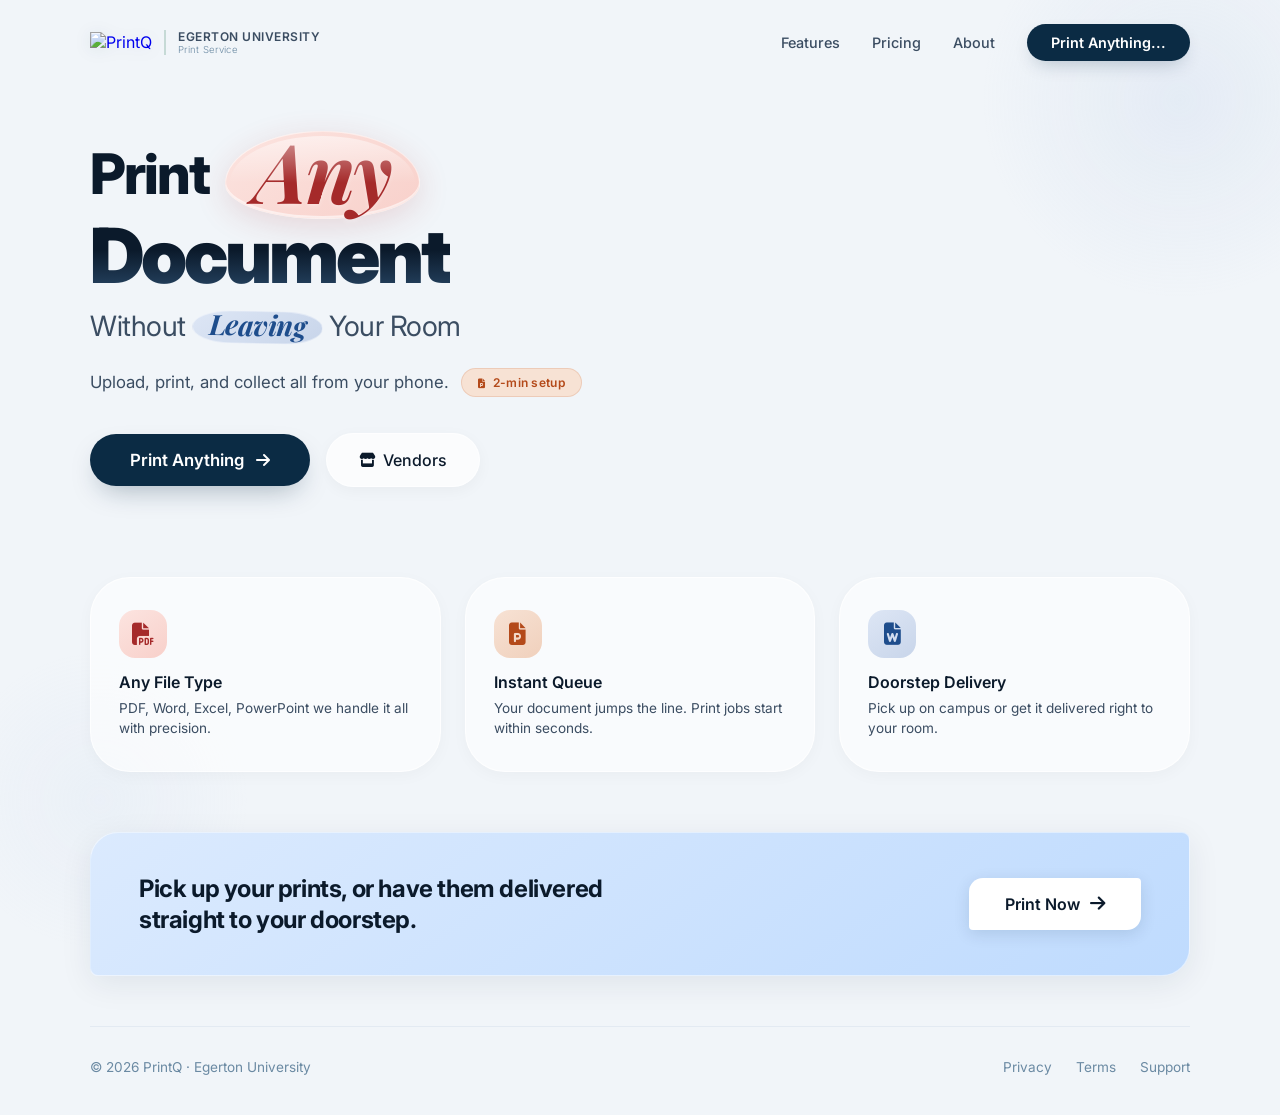
==== commit e363a633: "Poll successful" ====
--- a/app/templates/index.html
+++ b/app/templates/index.html
@@ -18,15 +18,11 @@
 
     body {
       font-family: 'Inter', -apple-system, BlinkMacSystemFont, 'Segoe UI', Roboto, sans-serif;
-      background: #f0f4fa;
+      background: #f1f5f9;
       min-height: 100vh;
       display: flex;
       flex-direction: column;
       color: #0b1a2b;
-      background-image: 
-        radial-gradient(ellipse at 10% 20%, rgba(180, 200, 230, 0.3) 0%, transparent 60%),
-        radial-gradient(ellipse at 90% 80%, rgba(200, 215, 240, 0.25) 0%, transparent 50%),
-        linear-gradient(135deg, #f4f8fc 0%, #e6edf5 100%);
     }
 
     .container {
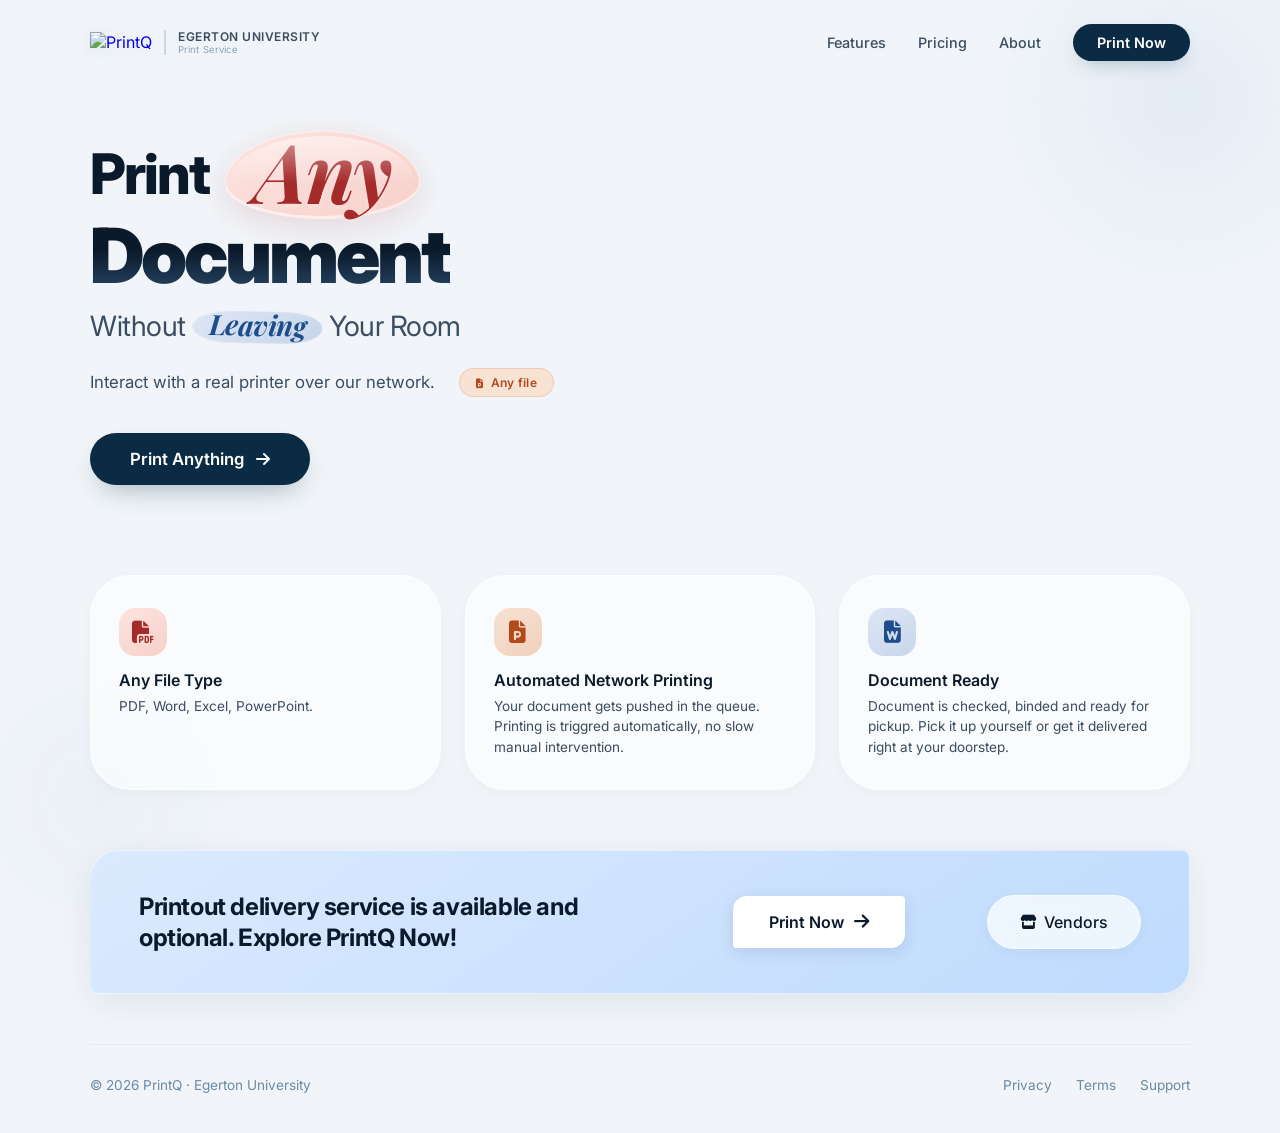
==== commit 9ee7a318: "Swap icons on user dashboard" ====
--- a/app/templates/index.html
+++ b/app/templates/index.html
@@ -621,7 +621,7 @@
         <a href="#">Features</a>
         <a href="#">Pricing</a>
         <a href="#">About</a>
-        <a href="/dashboard" class="nav-cta">Print Anything...</a>
+        <a href="/dashboard" class="nav-cta">Print Now</a>
       </div>
     </nav>
 
@@ -635,18 +635,18 @@
         <span class="line line-3">Without <span class="word-leaving">Leaving</span> Your Room</span>
       </h1>
       <div class="hero-sub">
-        <span>Upload, print, and collect all from your phone.</span>
-        <span class="badge"><i class="fas fa-file-powerpoint"></i> 2-min setup</span>
+        <span>Interact with a real printer over our network.</span>
+        <br>
+        <span class="badge">
+          <i class="fas fa-file-powerpoint"></i> 
+          Any file
+        </span>
       </div>
       <div class="hero-actions">
         <a href="/dashboard" class="btn-primary">
           <span>Print Anything</span>
           <i class="fas fa-arrow-right" style="font-size: 1rem;"></i>
         </a>
-        <a href="/vendor" class="btn-secondary">
-          <i class="fas fa-store" style="font-size: 0.9rem;"></i>
-          <span>Vendors</span>
-        </a>
       </div>
     </section>
 
@@ -654,25 +654,29 @@
       <div class="feature-card">
         <div class="feature-icon"><i class="fas fa-file-pdf"></i></div>
         <h3>Any File Type</h3>
-        <p>PDF, Word, Excel, PowerPoint we handle it all with precision.</p>
+        <p>PDF, Word, Excel, PowerPoint.</p>
       </div>
       <div class="feature-card">
         <div class="feature-icon"><i class="fas fa-file-powerpoint"></i></div>
-        <h3>Instant Queue</h3>
-        <p>Your document jumps the line. Print jobs start within seconds.</p>
+        <h3>Automated Network Printing</h3>
+        <p>Your document gets pushed in the queue. Printing is triggred automatically, no slow manual intervention. </p>
       </div>
       <div class="feature-card">
         <div class="feature-icon"><i class="fas fa-file-word"></i></div>
-        <h3>Doorstep Delivery</h3>
-        <p>Pick up on campus or get it delivered right to your room.</p>
+        <h3>Document Ready</h3>
+        <p>Document is checked, binded and ready for pickup. Pick it up yourself or get it delivered right at your doorstep.</p>
       </div>
     </div>
 
     <div class="cta-band">
-      <h2>Pick up your prints, or have them delivered straight to your doorstep.</h2>
+      <h2>Printout delivery service is available and optional. Explore PrintQ Now!</h2>
       <a href="/dashboard" class="btn-white">
         <span>Print Now</span>
         <i class="fas fa-arrow-right" style="font-size: 1.1rem;"></i>
+      </a>
+      <a href="/vendor" class="btn-secondary">
+        <i class="fas fa-store" style="font-size: 0.9rem;"></i>
+        <span>Vendors</span>
       </a>
     </div>
 
